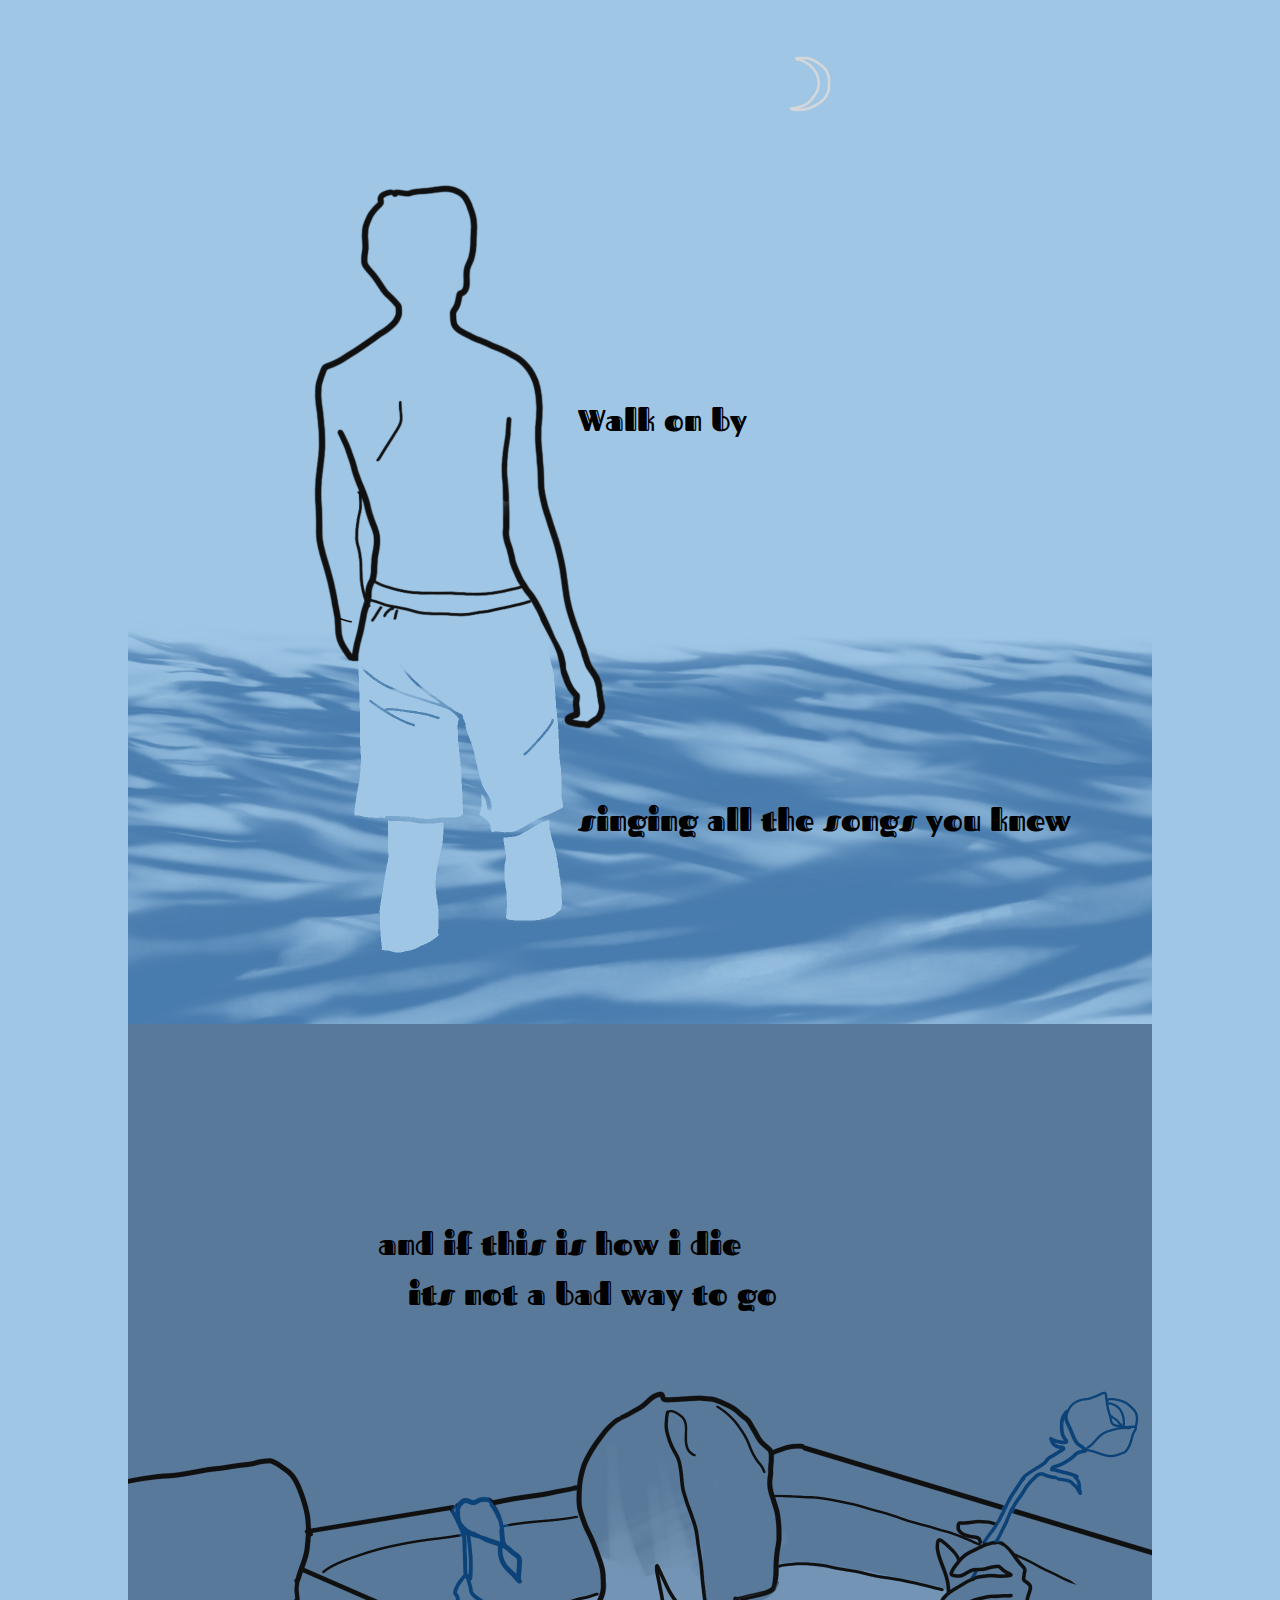
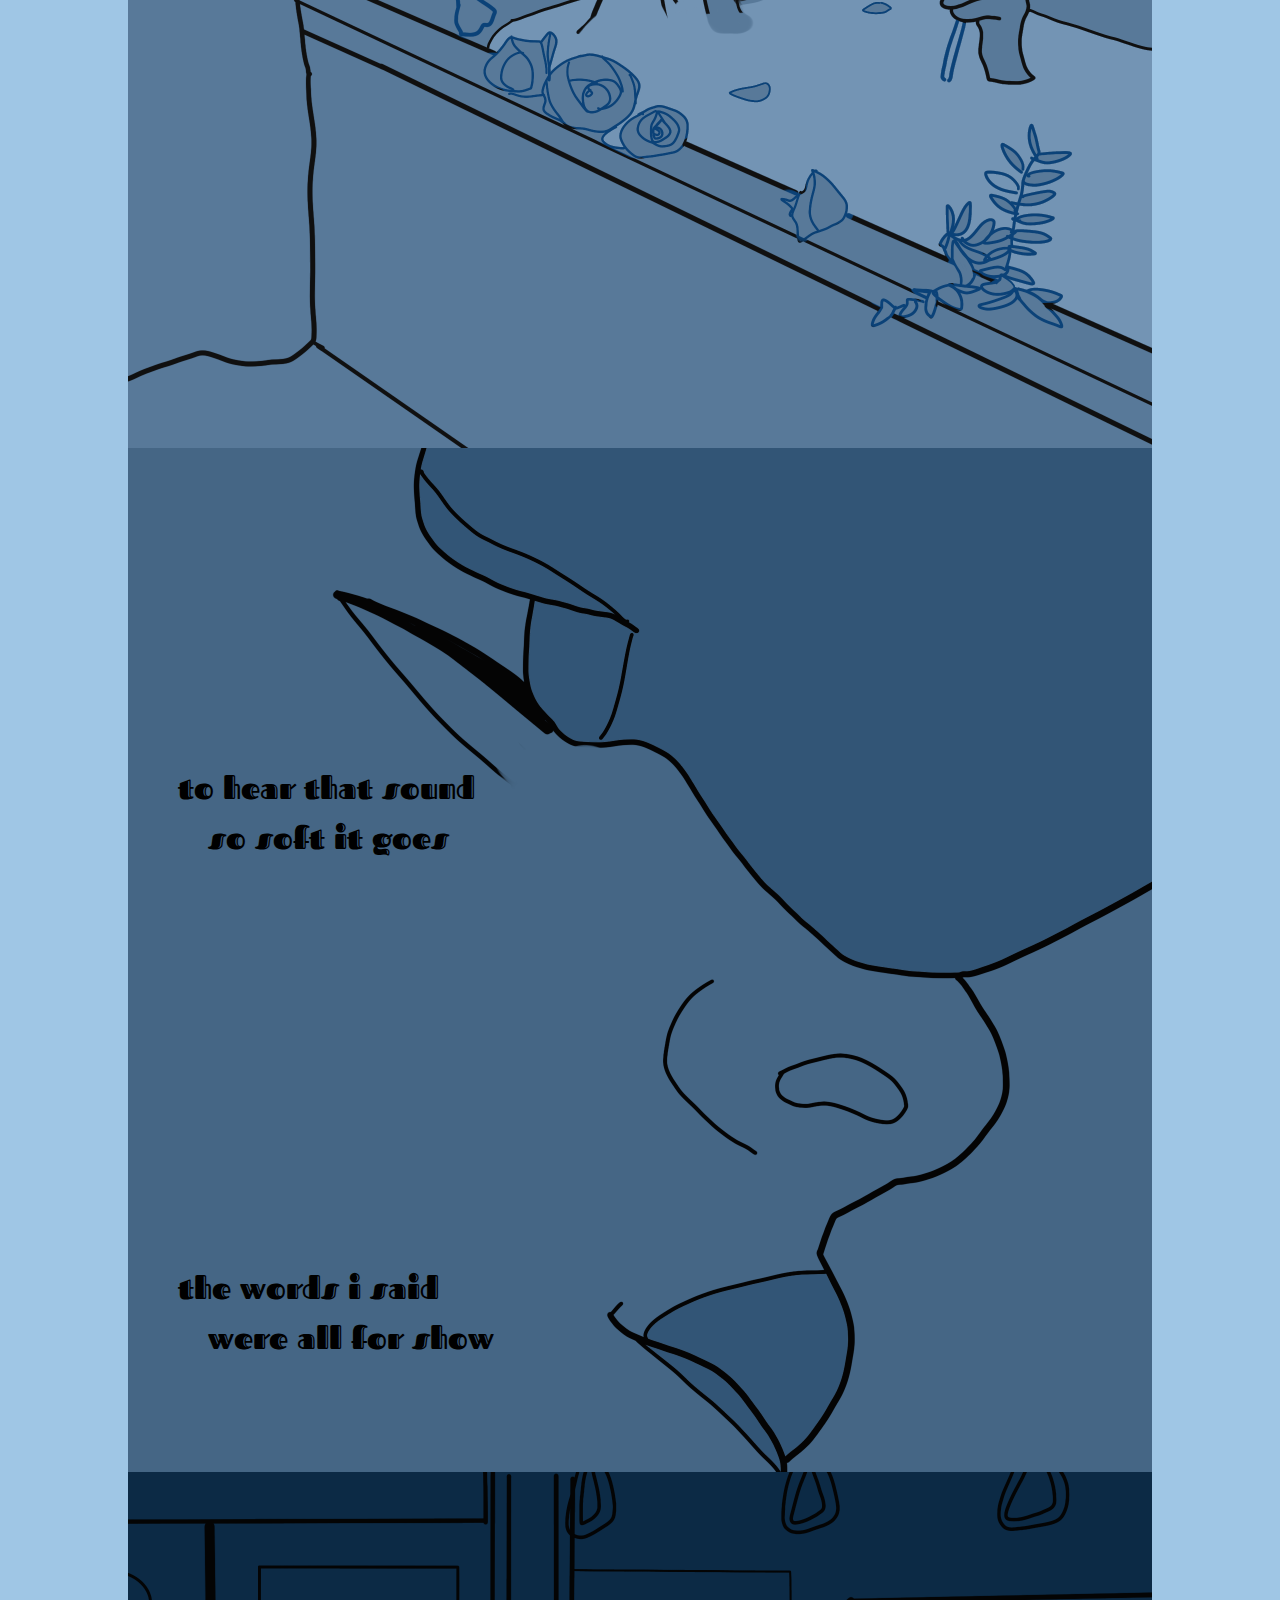
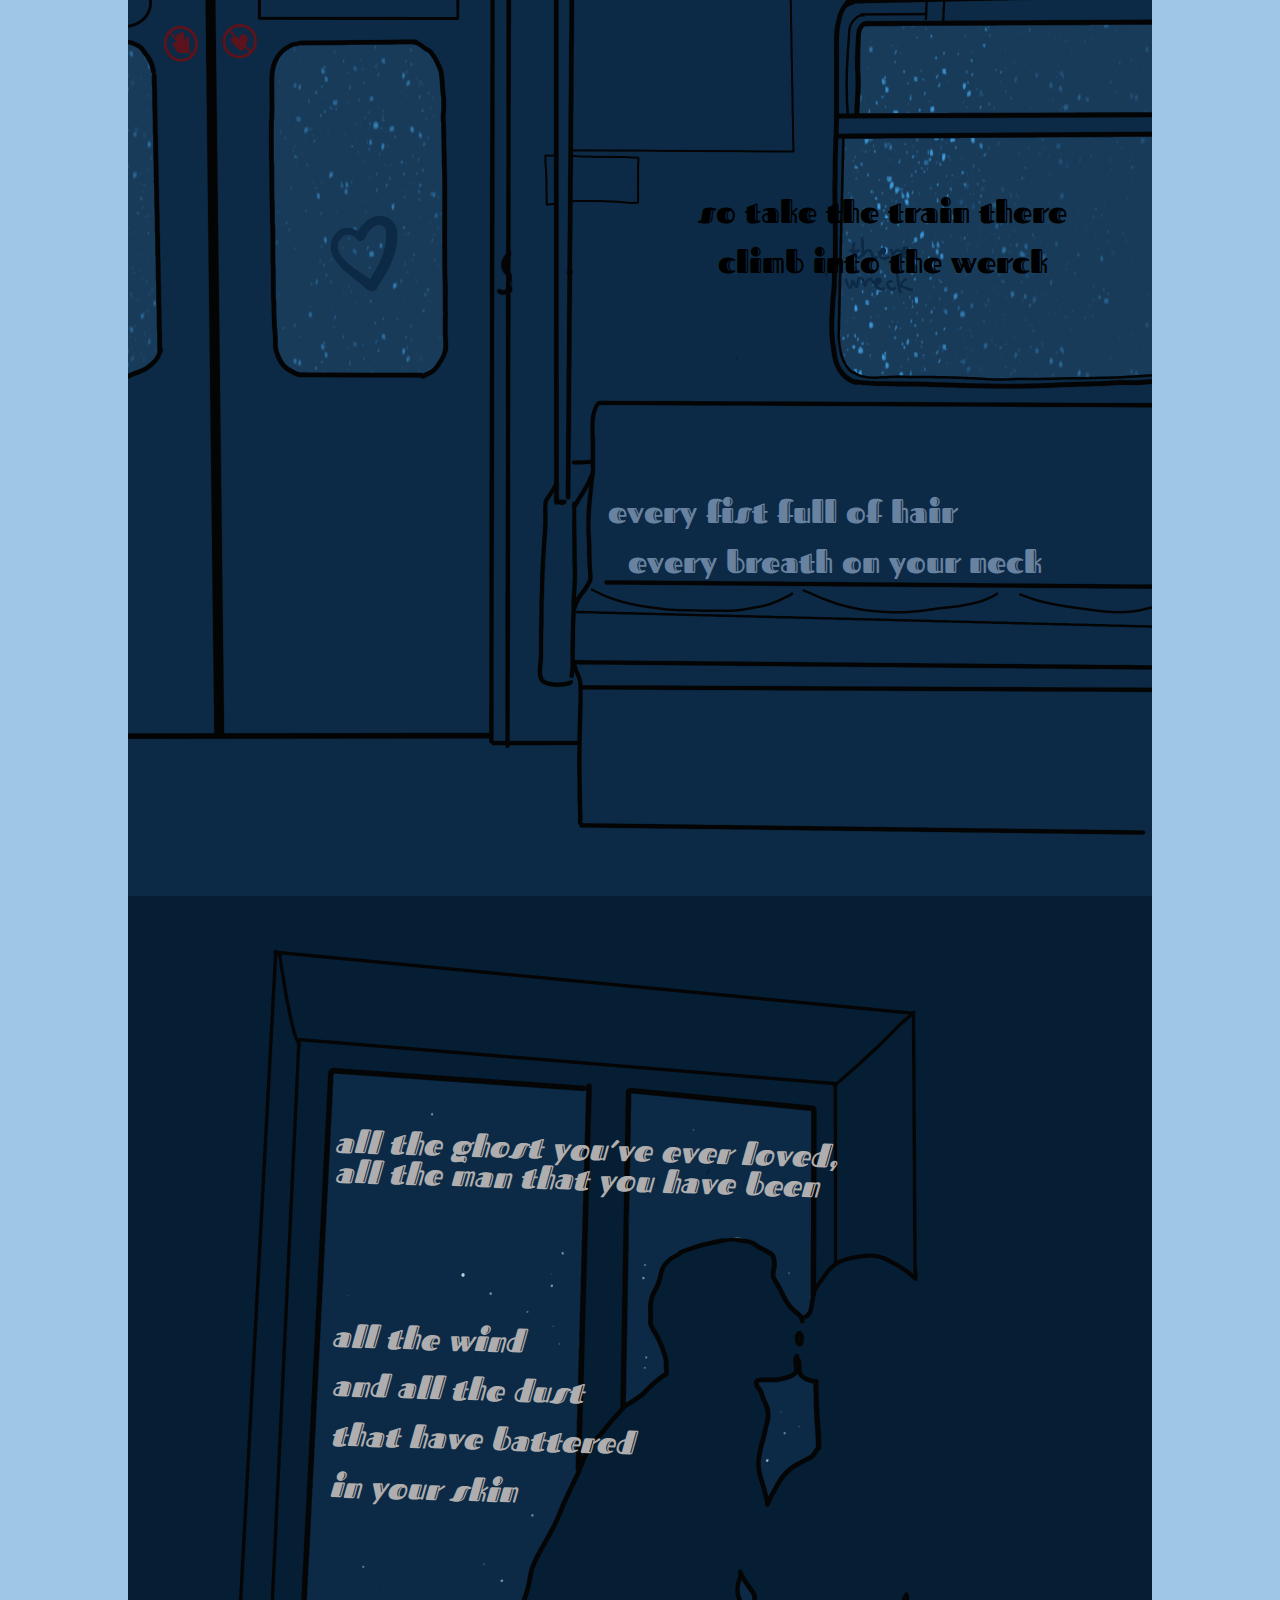
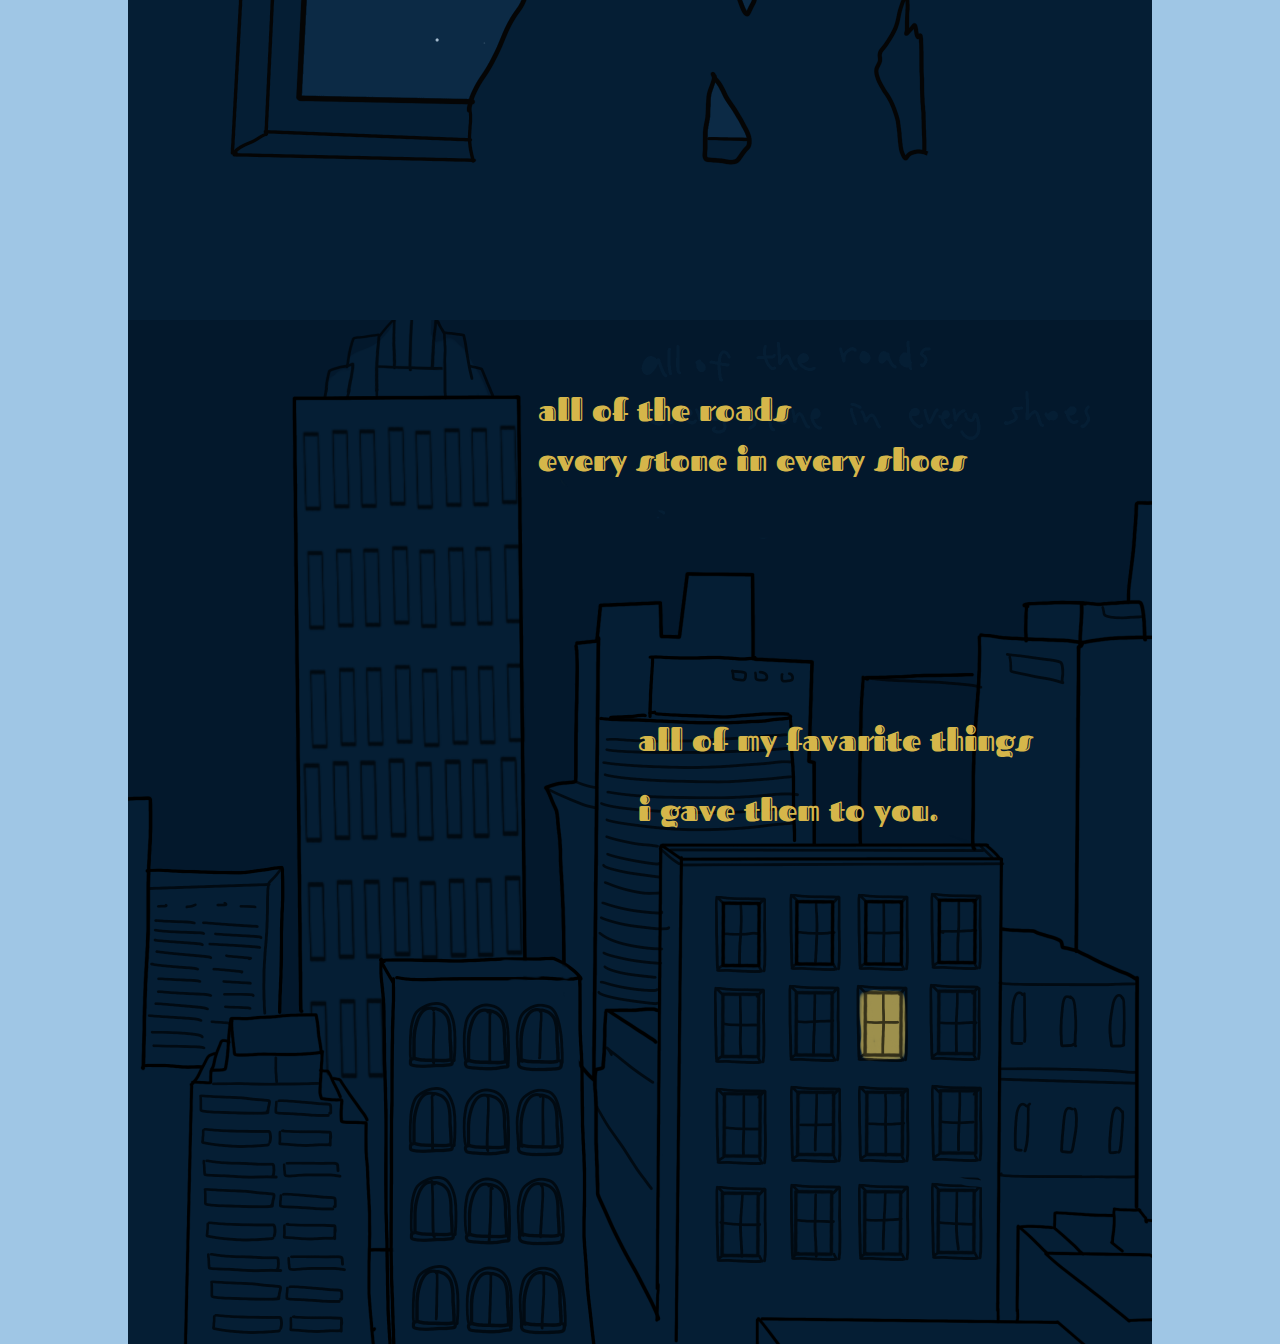
==== homework/yuki_final/poems-20191118/index.html @ 30847a4b "add final" ====
<!DOCTYPE html>
<html lang="en">

<head>
    <meta charset="utf-8">
    <title>Home</title>
    <link href="https://fonts.googleapis.com/css?family=Bangers|Changa|Fascinate+Inline|Shadows+Into+Light|Ultra&display=swap" rel="stylesheet">
      <link rel="stylesheet" href="css/styles.css">
</head>

<body>
   <div id="mainWrapper">
         <div class="level1">
                <div style="position:absolute;z-index:1;top:100;left:20;">
                        <img src='images/Untitled_Artwork-1.png' class="img-xyz" >
                </div>
                <div style="position:absolute;z-index:2;top:100;left:20;">
                        <img src='images/Untitled_Artwork-2.png' class="img-xyz">
                </div>
                <div class="level1-font1">
                        Walk on by 
                </div>
                <div class="level1-font2">
                        singing all the songs you knew
                </div>
         </div>
         <div class="level2">
                <div style="position:absolute;z-index:1;top:1024;left:20;">
                        <img src='images/Untitled_Artwork-3.png' class="img-xyz" >
                </div>
                <div style="position:absolute;z-index:2;top:1024;left:20;">
                        <img src='images/Untitled_Artwork-4.png' class="img-xyz">
                </div>
                <div class="level2-font1">
                        and if this is how i die
                </div>
                <div class="level2-font2">
                        its not a bad way to go
                </div>
         </div>

         <div class="level3">
                <div style="position:absolute;z-index:1;top:1024;left:20;">
                        <img src='images/Untitled_Artwork-5.png' class="img-xyz" >
                </div>
                <div style="position:absolute;z-index:2;top:1024;left:20;">
                        <img src='images/Untitled_Artwork-6.png' class="img-xyz">
                </div>
                <div class="level3-font1">
                        to hear that sound
                </div>
                <div class="level3-font2">
                        so soft it goes
                </div>

                <div class="level3-font3">
                        the words i said
                </div>


                <div class="level3-font4">
                        were all for show
                </div>
         </div>
         <!--4-->
         <div class="level4">
                <div style="position:absolute;z-index:1;top:1024;left:20;">
                        <img src='images/Untitled_Artwork-7.png' class="img-xyz" >
                </div>
                <div style="position:absolute;z-index:2;top:1024;left:20;">
                        <img src='images/Untitled_Artwork-8.png' class="img-xyz">
                </div>
                <div class="level4-font1">
                        so take the         train there
                </div>
                <div class="level4-font2">
                        climb into            the werck
                </div>

                <div class="level4-font3">
                        every fist full of hair
                </div>


                <div class="level4-font4">
                        every breath on your neck
                </div>
         </div>
           <!--5-->
           <div class="level5">
                <div style="position:absolute;z-index:1;top:1024;left:20;">
                        <img src='images/Untitled_Artwork-9.png' class="img-xyz" >
                </div>
                <div style="position:absolute;z-index:2;top:1024;left:20;">
                        <img src='images/Untitled_Artwork-10.png' class="img-xyz">
                </div>
                <div class="level5-font1">
                        all the ghost you’ve ever              loved,
                </div>
                <div class="level5-font2">
                        all the man that you have             been
                </div>

                <div class="level5-font3">
                        all the wind
                </div>


                <div class="level5-font4">
                        and all the dust
                </div>

                <div class="level5-font5">
                        that have battered 
                </div>

                <div class="level5-font6">
                        in your skin
                </div>
         </div>

           <!--6-->
           <div class="level6">
                <div style="position:absolute;z-index:1;top:1024;left:20;">
                        <img src='images/Untitled_Artwork-11.png' class="img-xyz" >
                </div>
                <div style="position:absolute;z-index:2;top:1024;left:20;">
                        <img src='images/Untitled_Artwork-12.png' class="img-xyz">
                </div>
                <div class="level6-font1">
                        all of the roads
                </div>
                <div class="level6-font2">
                        every stone in every shoes
                </div>

                <div class="level6-font3">
                        all of my favarite things
                </div>


                <div class="level6-font4">
                        i gave them to you.
                </div>
         </div>
   </div>

</body>
</html>
---- homework/yuki_final/poems-20191118/css/styles.css ----
*{
    margin: 0;
    padding: 0;
}
body{
    background-color: #9fc6e5;
}
#mainWrapper{
    width: 1024px;
    margin: 0 auto;
}


.img-xyz {
    display: block;
    height: auto;
    max-width: 1024px;
    width: 100%;
}
.level1{
    height: 1024px;
}

.level1 .level1-font1{
    position:absolute;
    z-index:3;
    top:500;
    left:20;
    padding-top: 400px;
    padding-left: 450px;
    font-family: 'Fascinate Inline';
    font-size: 30px;
}

.level1 .level1-font2{
    position:absolute;
    z-index:3;
    top:500;
    left:20;
    padding-top: 800px;
    padding-left: 450px;
    font-family: 'Fascinate Inline';
    font-size: 30px;
}

.level2{
    height: 1024px;
}

.level2 .level2-font1{
    position:absolute;
    z-index:3;
    top:500;
    left:20;
    padding-top: 200px;
    padding-left: 250px;
    font-family: 'Fascinate Inline';
    font-size: 30px;
}

.level2 .level2-font2{
    position:absolute;
    z-index:3;
    top:500;
    left:20;
    padding-top: 250px;
    padding-left: 280px;
    font-family: 'Fascinate Inline';
    font-size: 30px;
}


.level3{
    height: 1024px;
}

.level3 .level3-font1{
    position:absolute;
    z-index:3;
    top:500;
    left:20;
    padding-top: 320px;
    padding-left:50px;
    font-family: 'Fascinate Inline';
    font-size: 30px;
}

.level3 .level3-font2{
    position:absolute;
    z-index:3;
    top:500;
    left:20;
    padding-top: 370px;
    padding-left: 80px;
    font-family: 'Fascinate Inline';
    font-size: 30px;
}

.level3 .level3-font3{
    position:absolute;
    z-index:3;
    top:500;
    left:20;
    padding-top: 820px;
    padding-left:50px;
    font-family: 'Fascinate Inline';
    font-size: 30px;
}

.level3 .level3-font4{
    position:absolute;
    z-index:3;
    top:500;
    left:20;
    padding-top: 870px;
    padding-left: 80px;
    font-family: 'Fascinate Inline';
    font-size: 30px;
}


.level4{
    height: 1024px;
}

.level4 .level4-font1{
    position:absolute;
    z-index:3;
    top:500;
    left:20;
    padding-top: 320px;
    padding-left:570px;
    font-family: 'Fascinate Inline';
    font-size: 30px;
}

.level4 .level4-font2{
    position:absolute;
    z-index:3;
    top:500;
    left:20;
    padding-top: 370px;
    padding-left: 590px;
    font-family: 'Fascinate Inline';
    font-size: 30px;
}

.level4 .level4-font3{
    position:absolute;
    z-index:3;
    top:500;
    left:20;
    padding-top: 620px;
    padding-left:480px;
    font-family: 'Fascinate Inline';
    font-size: 30px;
    color: #6982a0;
}

.level4 .level4-font4{
    position:absolute;
    z-index:3;
    top:500;
    left:20;
    padding-top: 670px;
    padding-left:500px;
    font-family: 'Fascinate Inline';
    font-size: 30px;
    color: #6982a0;
}

.level5{
    height: 1024px;
}

.level5 .level5-font1{
    position:absolute;
    z-index:3;
    top:500;
    left:20;
    padding-top: 230px;
    padding-left:210px;
    font-family: 'Fascinate Inline';
    font-size: 30px;
    color: rgb(175, 173, 173);
    font-style:oblique;
    transform: rotate(1.7deg);
}

.level5 .level5-font2{
    position:absolute;
    z-index:3;
    top:500;
    left:20;
    padding-top: 260px;
    padding-left:210px;
    font-family: 'Fascinate Inline';
    font-size: 30px;
    color: rgb(175, 173, 173);
    font-style:oblique;
    transform: rotate(1.7deg);
}

.level5 .level5-font3{
    position:absolute;
    z-index:3;
    top:500;
    left:20;
    padding-top:420px;
    padding-left:210px;
    font-family: 'Fascinate Inline';
    font-size: 30px;
    color: rgb(175, 173, 173);
    font-style:oblique;
    transform: rotate(1.7deg);
}

.level5 .level5-font4{
    position:absolute;
    z-index:3;
    top:500;
    left:20;
    padding-top: 470px;
    padding-left:210px;
    font-family: 'Fascinate Inline';
    font-size: 30px;
    color: rgb(175, 173, 173);
    font-style:oblique;
    transform: rotate(1.7deg);
}



.level5 .level5-font5{
    position:absolute;
    z-index:3;
    top:500;
    left:20;
    padding-top: 520px;
    padding-left:210px;
    font-family: 'Fascinate Inline';
    font-size: 30px;
    color: rgb(175, 173, 173);
    font-style:oblique;
    transform: rotate(1.7deg);
}



.level5 .level5-font6{
    position:absolute;
    z-index:3;
    top:500;
    left:20;
    padding-top: 570px;
    padding-left:210px;
    font-family: 'Fascinate Inline';
    font-size: 30px;
    color: rgb(175, 173, 173);
    font-style:oblique;
    transform: rotate(1.7deg);
}

.level6{
    height: 1024px;
}

.level6 .level6-font1{
    position:absolute;
    z-index:3;
    top:500;
    left:20;
    padding-top: 70px;
    padding-left:410px;
    font-family: 'Fascinate Inline';
    font-size: 30px;
    color:#d5b64a;
}

.level6 .level6-font2{
    position:absolute;
    z-index:3;
    top:500;
    left:20;
    padding-top: 120px;
    padding-left:410px;
    font-family: 'Fascinate Inline';
    font-size: 30px;
    color: #d5b64a;
}

.level6 .level6-font3{
    position:absolute;
    z-index:3;
    top:500;
    left:20;
    padding-top:400px;
    padding-left:510px;
    font-family: 'Fascinate Inline';
    font-size: 30px;
    color: #d5b64a;
}

.level6 .level6-font4{
    position:absolute;
    z-index:3;
    top:500;
    left:20;
    padding-top: 470px;
    padding-left:510px;
    font-family: 'Fascinate Inline';
    font-size: 30px;
    color: #d5b64a;
}
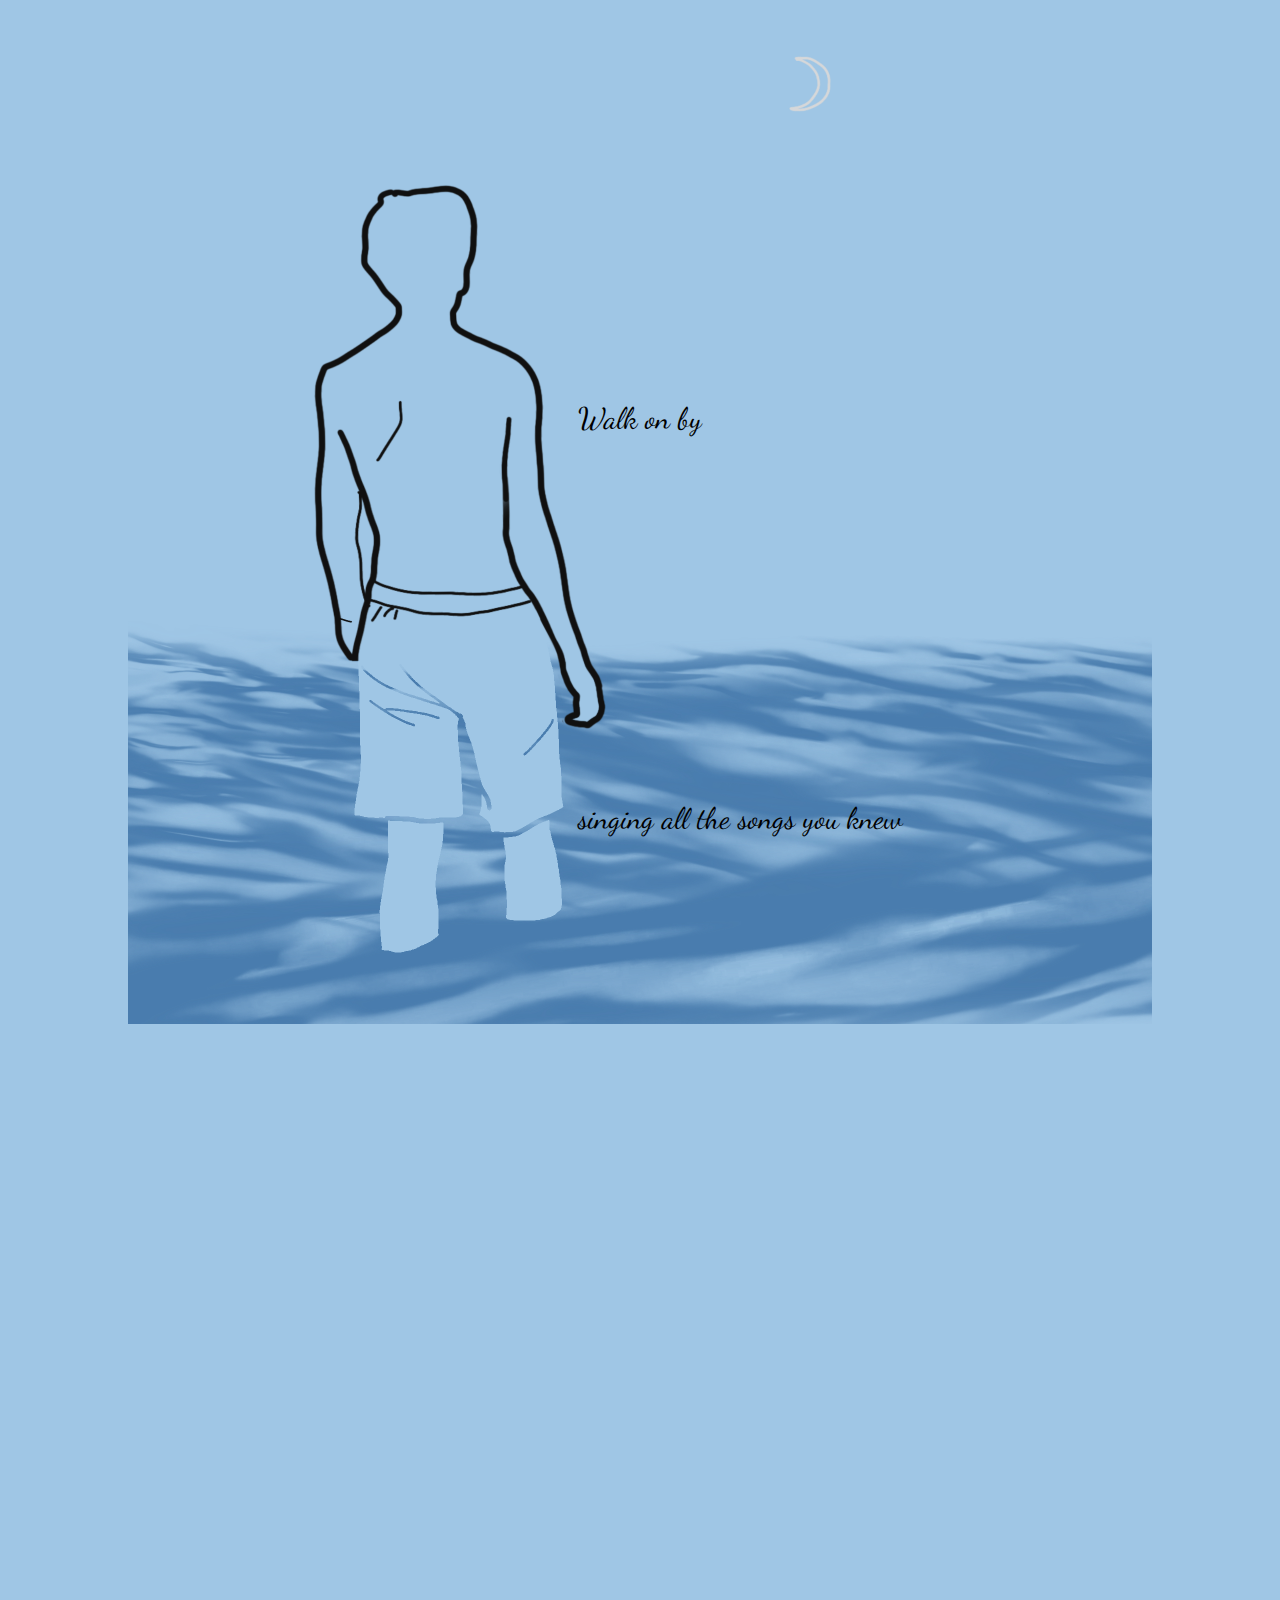
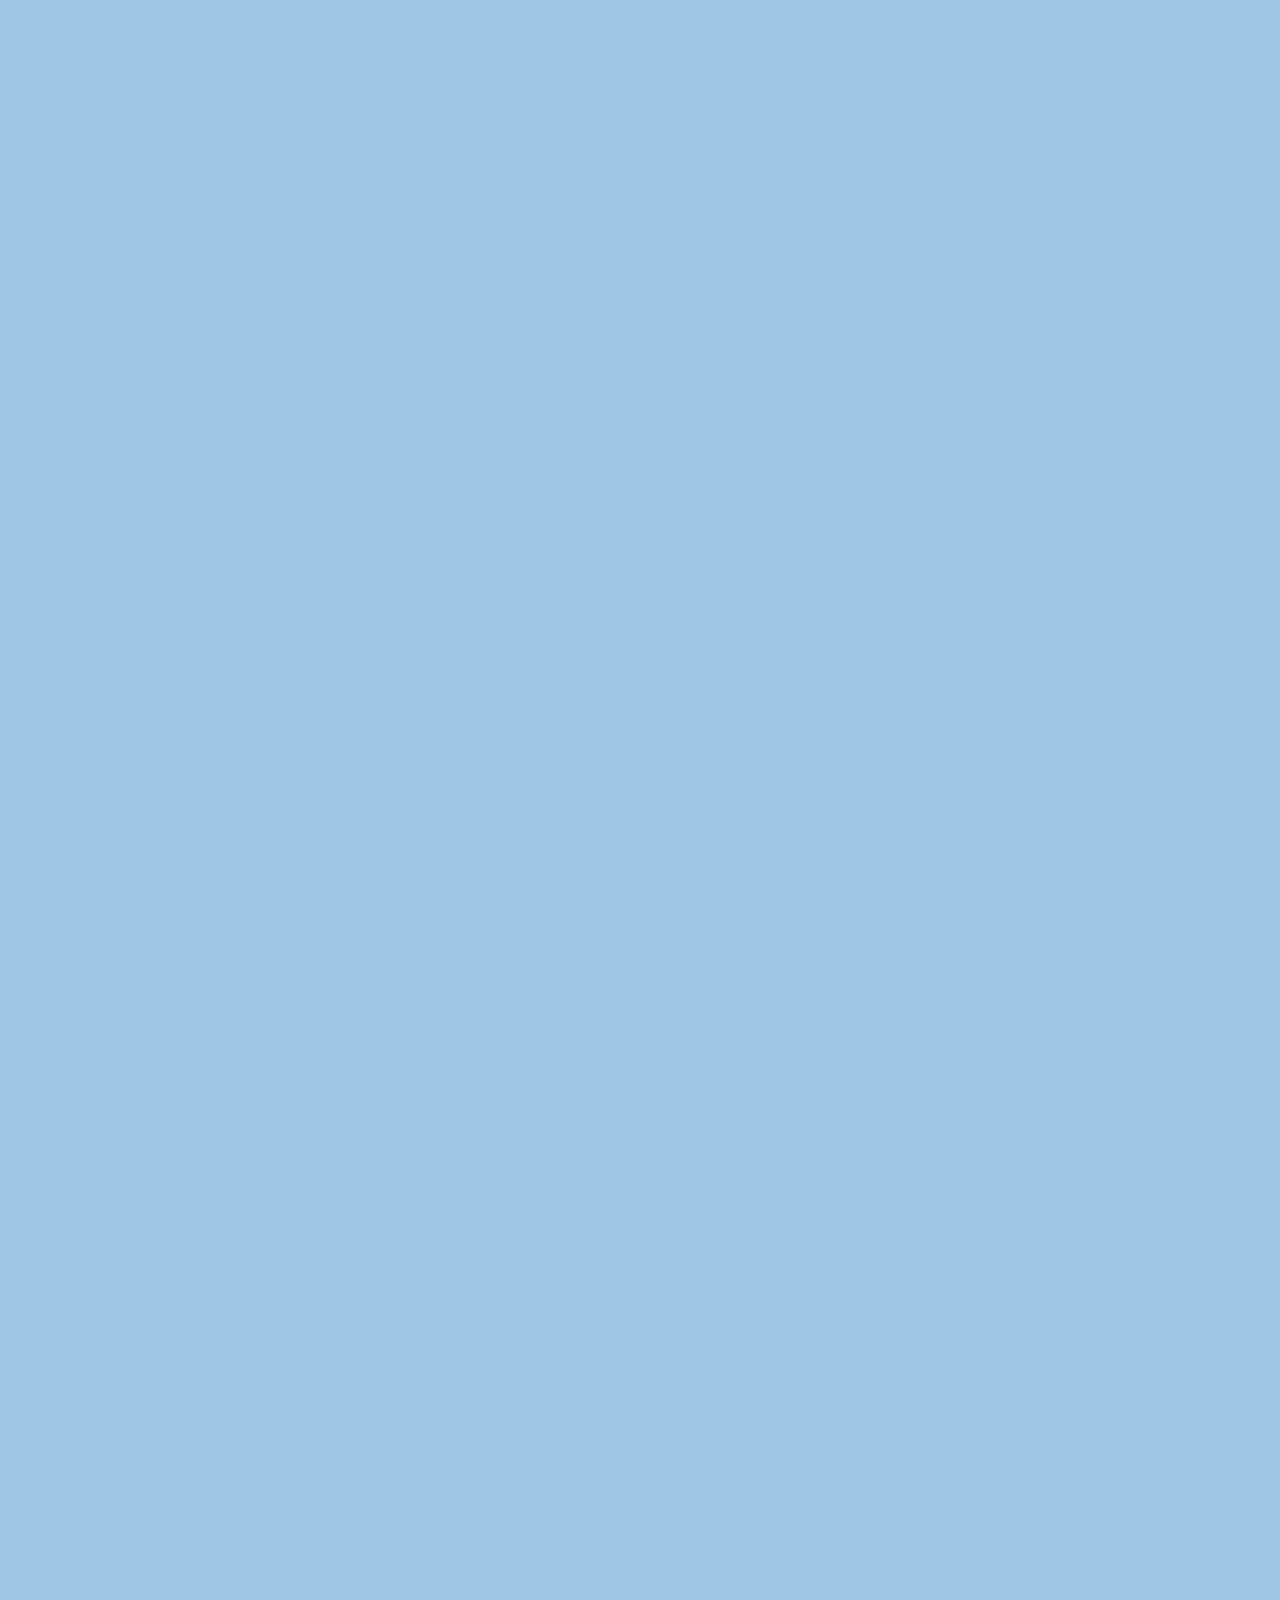
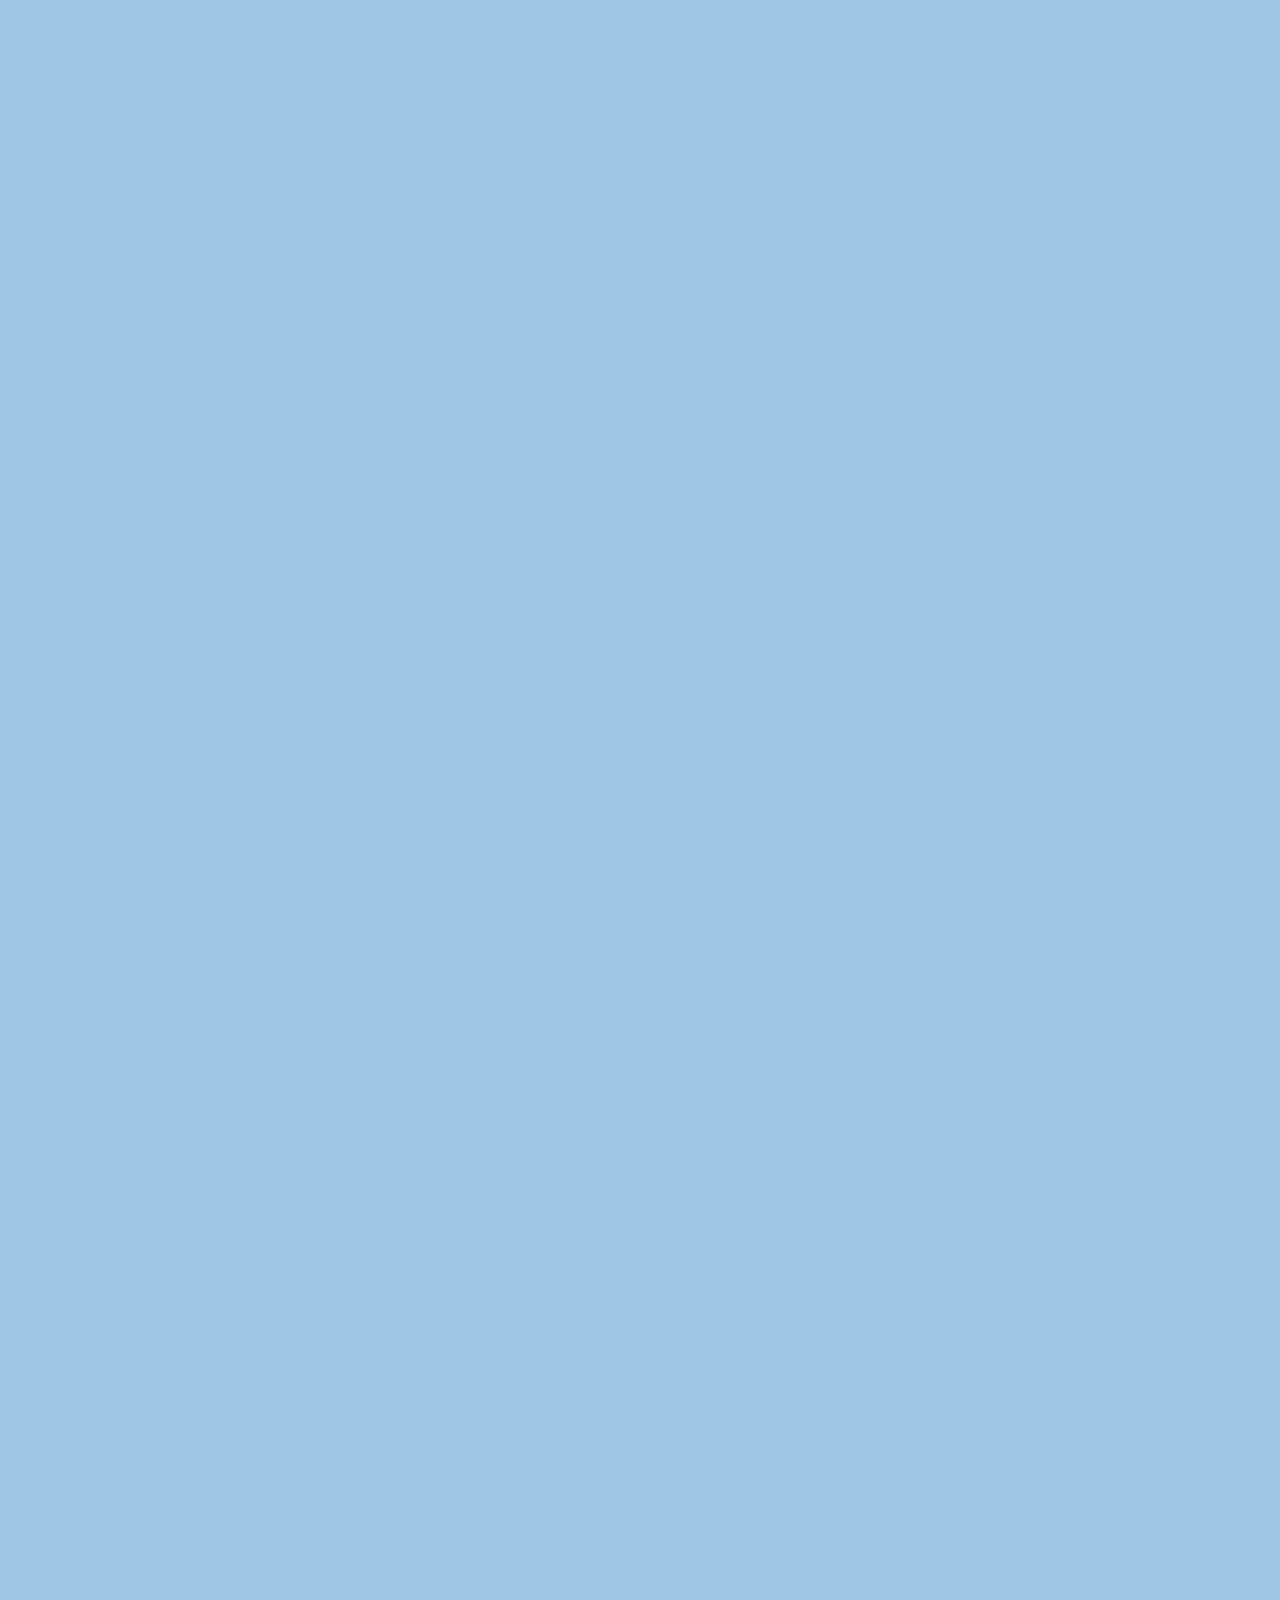
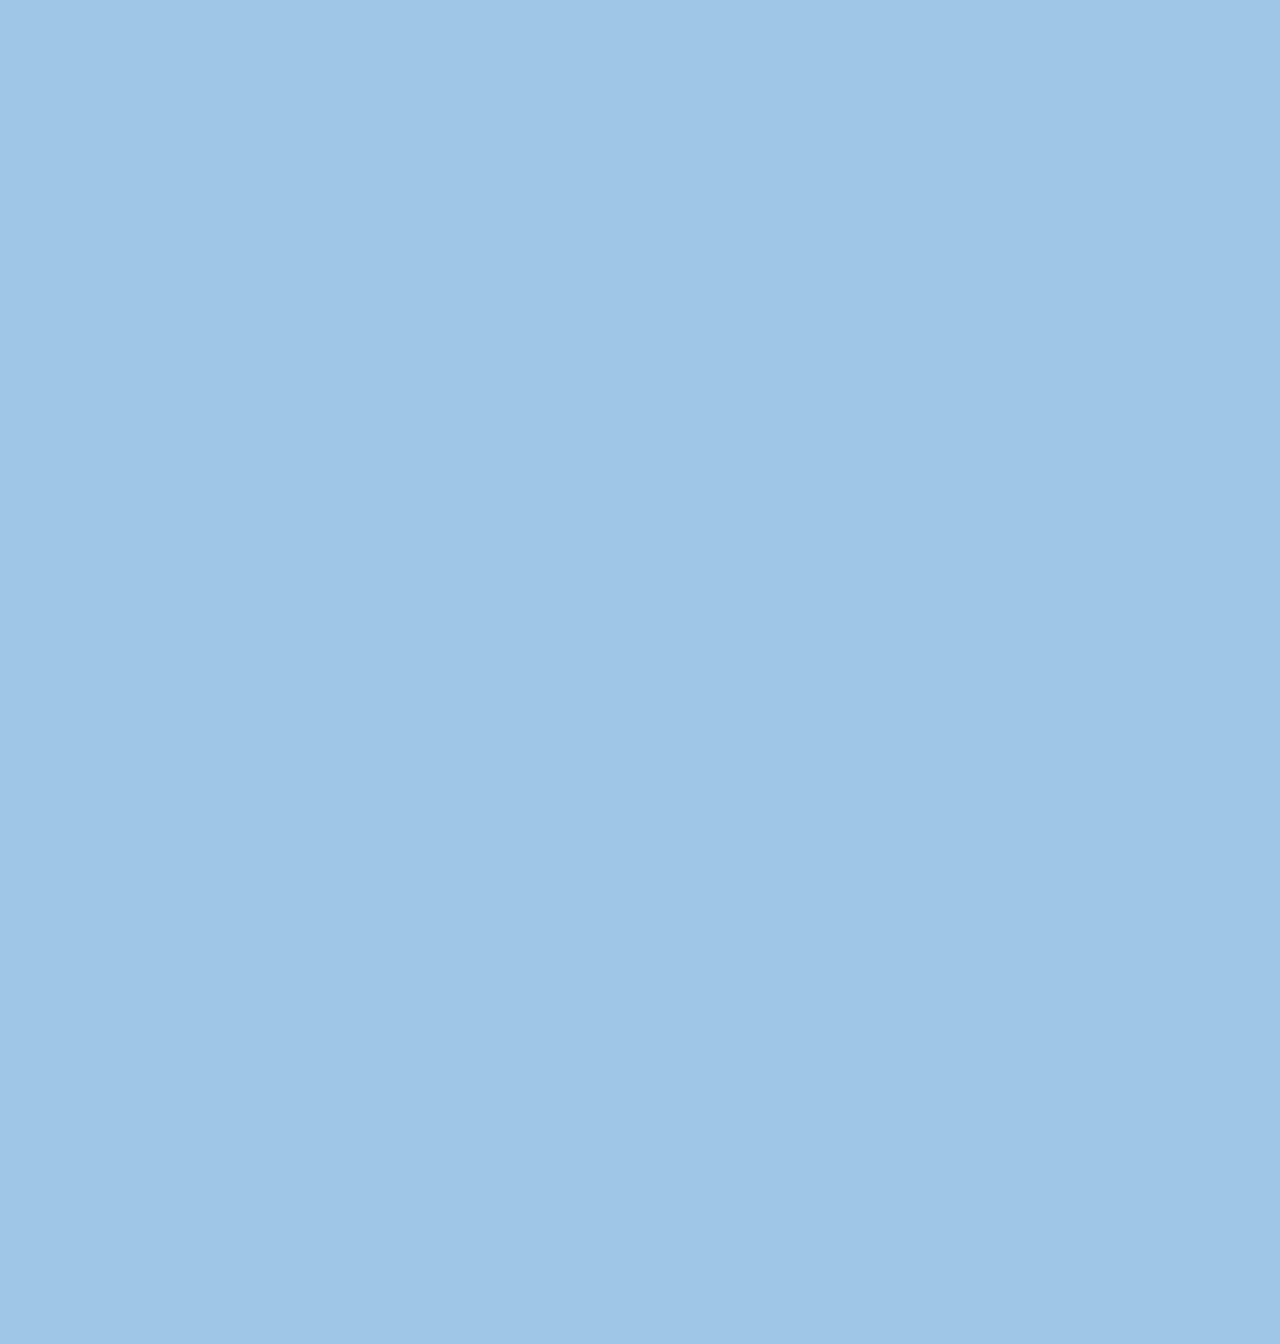
==== commit f3444217: "update" ====
--- a/homework/yuki_final/poems-20191118/index.html
+++ b/homework/yuki_final/poems-20191118/index.html
@@ -3,147 +3,153 @@
 
 <head>
     <meta charset="utf-8">
-    <title>Home</title>
-    <link href="https://fonts.googleapis.com/css?family=Bangers|Changa|Fascinate+Inline|Shadows+Into+Light|Ultra&display=swap" rel="stylesheet">
-      <link rel="stylesheet" href="css/styles.css">
+    <title>Quiet Rooms</title>
+    <link href="https://fonts.googleapis.com/css?family=Dancing+Script&display=swap" rel="stylesheet">    
+    <link rel="stylesheet" href="css/styles.css">
+    <link rel="stylesheet" type="text/css" href="css/animate.min.css"/>
+    
 </head>
 
 <body>
    <div id="mainWrapper">
          <div class="level1">
-                <div style="position:absolute;z-index:1;top:100;left:20;">
+                <div class="wow zoomIn" data-wow-duration="2s" data-wow-delay=".5s" style="position:absolute;z-index:1;top:100;left:20;">
                         <img src='images/Untitled_Artwork-1.png' class="img-xyz" >
                 </div>
-                <div style="position:absolute;z-index:2;top:100;left:20;">
+                <div class="wow fadeInDown" data-wow-duration="2s" data-wow-delay=".5s" style="position:absolute;z-index:2;top:100;left:20;">
                         <img src='images/Untitled_Artwork-2.png' class="img-xyz">
                 </div>
-                <div class="level1-font1">
+                <div class="level1-font1 wow fadeInLeft" data-wow-duration="2s" data-wow-delay=".5s">
                         Walk on by 
                 </div>
-                <div class="level1-font2">
+                <div class="level1-font2 wow fadeInRight" data-wow-duration="2s" data-wow-delay=".5s">
                         singing all the songs you knew
                 </div>
          </div>
-         <div class="level2">
-                <div style="position:absolute;z-index:1;top:1024;left:20;">
-                        <img src='images/Untitled_Artwork-3.png' class="img-xyz" >
+         <div  class="level2">
+                <div class="wow zoomIn" data-wow-duration="2s" data-wow-delay=".5s" style="position:absolute;z-index:1;top:1024;left:20;">
+                        <img src='images/Untitled_Artwork-3.png' class="img-xyz " >
                 </div>
-                <div style="position:absolute;z-index:2;top:1024;left:20;">
+                <div class="wow fadeInUp" data-wow-duration="2s" data-wow-delay=".5s" style="position:absolute;z-index:2;top:1024;left:20;">
                         <img src='images/Untitled_Artwork-4.png' class="img-xyz">
                 </div>
-                <div class="level2-font1">
+                <div data-wow-duration="2s" data-wow-delay=".5s" class="level2-font1 wow fadeInLeft">
                         and if this is how i die
                 </div>
-                <div class="level2-font2">
+                <div data-wow-duration="2s" data-wow-delay=".5s" class="level2-font2 wow fadeInRight">
                         its not a bad way to go
                 </div>
          </div>
 
          <div class="level3">
-                <div style="position:absolute;z-index:1;top:1024;left:20;">
+                <div class="wow zoomIn" data-wow-duration="2s" data-wow-delay=".5s" style="position:absolute;z-index:1;top:1024;left:20;">
                         <img src='images/Untitled_Artwork-5.png' class="img-xyz" >
                 </div>
-                <div style="position:absolute;z-index:2;top:1024;left:20;">
+                <div class="wow fadeInDown" data-wow-duration="2s" data-wow-delay=".5s" style="position:absolute;z-index:2;top:1024;left:20;">
                         <img src='images/Untitled_Artwork-6.png' class="img-xyz">
                 </div>
-                <div class="level3-font1">
+                <div class="level3-font1  wow fadeInLeft" data-wow-duration="2s" data-wow-delay=".5s">
                         to hear that sound
                 </div>
-                <div class="level3-font2">
+                <div class="level3-font2 wow fadeInRight" data-wow-duration="2s" data-wow-delay=".5s">
                         so soft it goes
                 </div>
 
-                <div class="level3-font3">
+                <div class="level3-font3 wow fadeInLeft" data-wow-duration="2s" data-wow-delay=".5s">
                         the words i said
                 </div>
 
 
-                <div class="level3-font4">
+                <div class="level3-font4 wow fadeInRight" data-wow-duration="2s" data-wow-delay=".5s">
                         were all for show
                 </div>
          </div>
          <!--4-->
          <div class="level4">
-                <div style="position:absolute;z-index:1;top:1024;left:20;">
+                <div class="wow zoomIn" data-wow-duration="2s" data-wow-delay=".5s" style="position:absolute;z-index:1;top:1024;left:20;">
                         <img src='images/Untitled_Artwork-7.png' class="img-xyz" >
                 </div>
-                <div style="position:absolute;z-index:2;top:1024;left:20;">
+                <div class="wow bounceInLeft" data-wow-duration="2s" data-wow-delay=".5s" style="position:absolute;z-index:2;top:1024;left:20;">
                         <img src='images/Untitled_Artwork-8.png' class="img-xyz">
                 </div>
-                <div class="level4-font1">
+                <div class="level4-font1 wow fadeInLeft" data-wow-duration="2s" data-wow-delay=".5s">
                         so take the         train there
                 </div>
-                <div class="level4-font2">
+                <div class="level4-font2 wow fadeInRight" data-wow-duration="2s" data-wow-delay=".5s">
                         climb into            the werck
                 </div>
 
-                <div class="level4-font3">
+                <div class="level4-font3 wow fadeInLeft" data-wow-duration="2s" data-wow-delay=".5s">
                         every fist full of hair
                 </div>
 
 
-                <div class="level4-font4">
+                <div class="level4-font4 wow fadeInRight" data-wow-duration="2s" data-wow-delay=".5s">
                         every breath on your neck
                 </div>
          </div>
            <!--5-->
            <div class="level5">
-                <div style="position:absolute;z-index:1;top:1024;left:20;">
+                <div class="wow zoomIn" data-wow-duration="2s" data-wow-delay=".5s" style="position:absolute;z-index:1;top:1024;left:20;">
                         <img src='images/Untitled_Artwork-9.png' class="img-xyz" >
                 </div>
-                <div style="position:absolute;z-index:2;top:1024;left:20;">
+                <div  class="wow zoomIn" data-wow-duration="2s" data-wow-delay=".5s" style="position:absolute;z-index:2;top:1024;left:20;">
                         <img src='images/Untitled_Artwork-10.png' class="img-xyz">
                 </div>
-                <div class="level5-font1">
+                <div class="level5-font1 wow fadeInLeft" data-wow-duration="2s" data-wow-delay=".5s">
                         all the ghost you’ve ever              loved,
                 </div>
-                <div class="level5-font2">
+                <div class="level5-font2 wow fadeInRight" data-wow-duration="2s" data-wow-delay=".5s">
                         all the man that you have             been
                 </div>
 
-                <div class="level5-font3">
+                <div class="level5-font3 wow fadeInLeft" data-wow-duration="2s" data-wow-delay=".5s">
                         all the wind
                 </div>
 
 
-                <div class="level5-font4">
+                <div class="level5-font4 wow fadeInRight" data-wow-duration="2s" data-wow-delay=".5s">
                         and all the dust
                 </div>
 
-                <div class="level5-font5">
+                <div class="level5-font5 wow fadeInLeft" data-wow-duration="2s" data-wow-delay=".5s">
                         that have battered 
                 </div>
 
-                <div class="level5-font6">
+                <div class="level5-font6 wow fadeInRight" data-wow-duration="2s" data-wow-delay=".5s">
                         in your skin
                 </div>
          </div>
 
            <!--6-->
            <div class="level6">
-                <div style="position:absolute;z-index:1;top:1024;left:20;">
+                <div class="wow zoomIn" data-wow-duration="2s" data-wow-delay=".5s" style="position:absolute;z-index:1;top:1024;left:20;">
                         <img src='images/Untitled_Artwork-11.png' class="img-xyz" >
                 </div>
-                <div style="position:absolute;z-index:2;top:1024;left:20;">
+                <div class="wow zoomIn" data-wow-duration="2s" data-wow-delay=".5s" style="position:absolute;z-index:2;top:1024;left:20;">
                         <img src='images/Untitled_Artwork-12.png' class="img-xyz">
                 </div>
-                <div class="level6-font1">
+                <div class="level6-font1 wow fadeInLeft" data-wow-duration="2s" data-wow-delay=".5s">
                         all of the roads
                 </div>
-                <div class="level6-font2">
+                <div class="level6-font2 wow fadeInRight" data-wow-duration="2s" data-wow-delay=".5s">
                         every stone in every shoes
                 </div>
 
-                <div class="level6-font3">
+                <div class="level6-font3 wow fadeInLeft" data-wow-duration="2s" data-wow-delay=".5s">
                         all of my favarite things
                 </div>
 
 
-                <div class="level6-font4">
+                <div class="level6-font4 wow fadeInRight" data-wow-duration="2s" data-wow-delay=".5s">
                         i gave them to you.
                 </div>
          </div>
    </div>
-
+   <script src="myScript.js"></script>
+   <script src="wow.js" type="text/javascript" charset="utf-8"></script>
+   <script type="text/javascript">
+   	new WOW().init();
+   </script>
 </body>
 </html>
--- a/homework/yuki_final/poems-20191118/css/styles.css
+++ b/homework/yuki_final/poems-20191118/css/styles.css
@@ -28,7 +28,7 @@
     left:20;
     padding-top: 400px;
     padding-left: 450px;
-    font-family: 'Fascinate Inline';
+    font-family: 'Dancing Script', cursive;
     font-size: 30px;
 }
 
@@ -39,7 +39,7 @@
     left:20;
     padding-top: 800px;
     padding-left: 450px;
-    font-family: 'Fascinate Inline';
+    font-family: 'Dancing Script', cursive;
     font-size: 30px;
 }
 
@@ -54,7 +54,7 @@
     left:20;
     padding-top: 200px;
     padding-left: 250px;
-    font-family: 'Fascinate Inline';
+    font-family: 'Dancing Script', cursive;
     font-size: 30px;
 }
 
@@ -65,7 +65,7 @@
     left:20;
     padding-top: 250px;
     padding-left: 280px;
-    font-family: 'Fascinate Inline';
+    font-family: 'Dancing Script', cursive;
     font-size: 30px;
 }
 
@@ -81,7 +81,7 @@
     left:20;
     padding-top: 320px;
     padding-left:50px;
-    font-family: 'Fascinate Inline';
+    font-family: 'Dancing Script', cursive;
     font-size: 30px;
 }
 
@@ -92,7 +92,7 @@
     left:20;
     padding-top: 370px;
     padding-left: 80px;
-    font-family: 'Fascinate Inline';
+    font-family: 'Dancing Script', cursive;
     font-size: 30px;
 }
 
@@ -103,7 +103,7 @@
     left:20;
     padding-top: 820px;
     padding-left:50px;
-    font-family: 'Fascinate Inline';
+    font-family: 'Dancing Script', cursive;
     font-size: 30px;
 }
 
@@ -114,7 +114,7 @@
     left:20;
     padding-top: 870px;
     padding-left: 80px;
-    font-family: 'Fascinate Inline';
+    font-family: 'Dancing Script', cursive;
     font-size: 30px;
 }
 
@@ -130,7 +130,7 @@
     left:20;
     padding-top: 320px;
     padding-left:570px;
-    font-family: 'Fascinate Inline';
+    font-family: 'Dancing Script', cursive;
     font-size: 30px;
 }
 
@@ -141,7 +141,7 @@
     left:20;
     padding-top: 370px;
     padding-left: 590px;
-    font-family: 'Fascinate Inline';
+    font-family: 'Dancing Script', cursive;
     font-size: 30px;
 }
 
@@ -152,7 +152,7 @@
     left:20;
     padding-top: 620px;
     padding-left:480px;
-    font-family: 'Fascinate Inline';
+    font-family: 'Dancing Script', cursive;
     font-size: 30px;
     color: #6982a0;
 }
@@ -164,7 +164,7 @@
     left:20;
     padding-top: 670px;
     padding-left:500px;
-    font-family: 'Fascinate Inline';
+    font-family: 'Dancing Script', cursive;
     font-size: 30px;
     color: #6982a0;
 }
@@ -180,7 +180,7 @@
     left:20;
     padding-top: 230px;
     padding-left:210px;
-    font-family: 'Fascinate Inline';
+    font-family: 'Dancing Script', cursive;
     font-size: 30px;
     color: rgb(175, 173, 173);
     font-style:oblique;
@@ -194,7 +194,7 @@
     left:20;
     padding-top: 260px;
     padding-left:210px;
-    font-family: 'Fascinate Inline';
+    font-family: 'Dancing Script', cursive;
     font-size: 30px;
     color: rgb(175, 173, 173);
     font-style:oblique;
@@ -208,7 +208,7 @@
     left:20;
     padding-top:420px;
     padding-left:210px;
-    font-family: 'Fascinate Inline';
+    font-family: 'Dancing Script', cursive;
     font-size: 30px;
     color: rgb(175, 173, 173);
     font-style:oblique;
@@ -222,7 +222,7 @@
     left:20;
     padding-top: 470px;
     padding-left:210px;
-    font-family: 'Fascinate Inline';
+    font-family: 'Dancing Script', cursive;
     font-size: 30px;
     color: rgb(175, 173, 173);
     font-style:oblique;
@@ -238,7 +238,7 @@
     left:20;
     padding-top: 520px;
     padding-left:210px;
-    font-family: 'Fascinate Inline';
+    font-family: 'Dancing Script', cursive;
     font-size: 30px;
     color: rgb(175, 173, 173);
     font-style:oblique;
@@ -254,7 +254,7 @@
     left:20;
     padding-top: 570px;
     padding-left:210px;
-    font-family: 'Fascinate Inline';
+    font-family: 'Dancing Script', cursive;
     font-size: 30px;
     color: rgb(175, 173, 173);
     font-style:oblique;
@@ -272,7 +272,7 @@
     left:20;
     padding-top: 70px;
     padding-left:410px;
-    font-family: 'Fascinate Inline';
+    font-family: 'Dancing Script', cursive;
     font-size: 30px;
     color:#d5b64a;
 }
@@ -284,7 +284,7 @@
     left:20;
     padding-top: 120px;
     padding-left:410px;
-    font-family: 'Fascinate Inline';
+    font-family: 'Dancing Script', cursive;
     font-size: 30px;
     color: #d5b64a;
 }
@@ -296,7 +296,7 @@
     left:20;
     padding-top:400px;
     padding-left:510px;
-    font-family: 'Fascinate Inline';
+    font-family: 'Dancing Script', cursive;
     font-size: 30px;
     color: #d5b64a;
 }
@@ -308,7 +308,7 @@
     left:20;
     padding-top: 470px;
     padding-left:510px;
-    font-family: 'Fascinate Inline';
+    font-family: 'Dancing Script', cursive;
     font-size: 30px;
     color: #d5b64a;
-}
+}